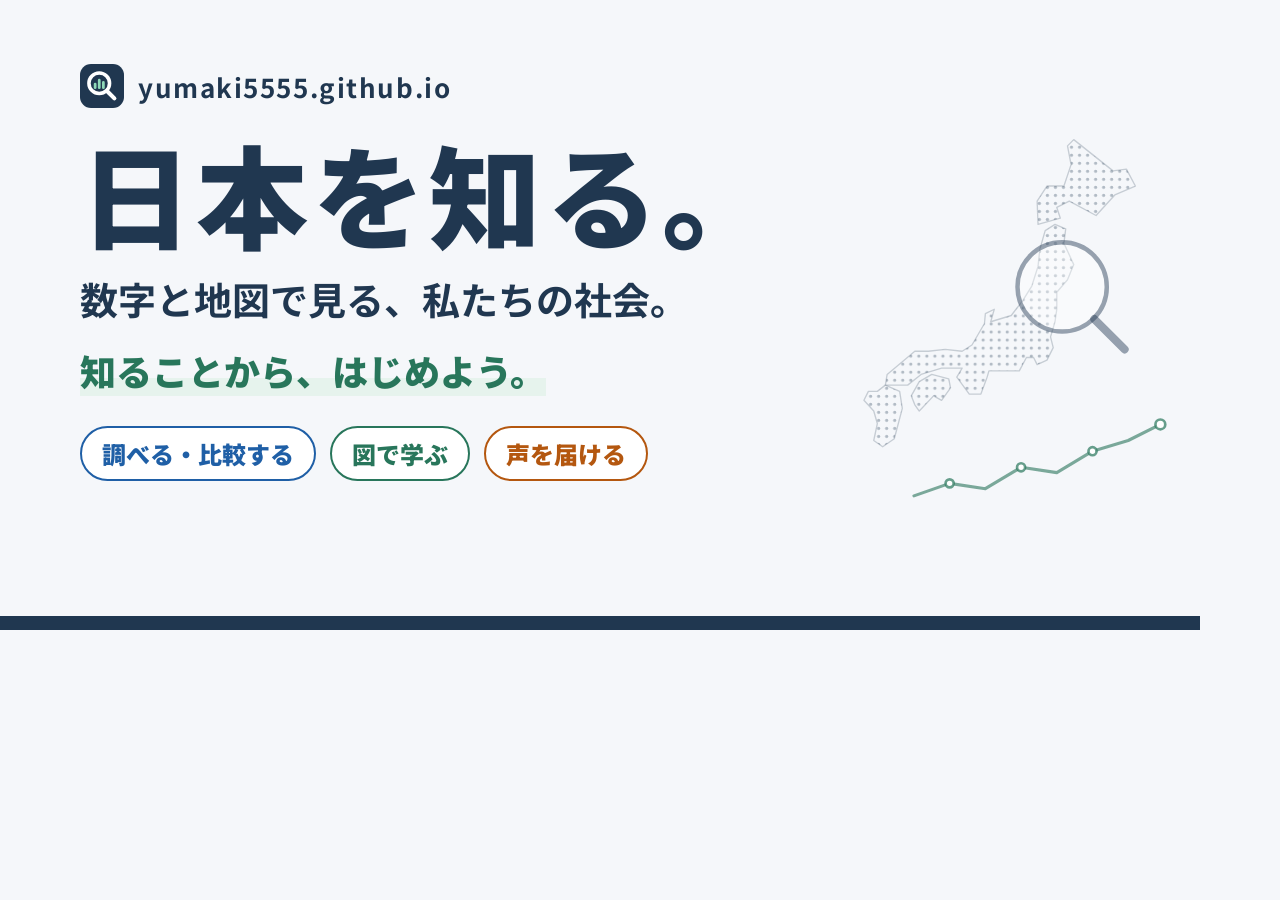
==== _ogp/ogp.html @ b2b8fc77 "総合入口サイト「日本を知る。」を公開 9つのサイトを「調べる・比較する／わかりやすく学ぶ／声を届ける・参加する」に分けた入口ページ。 掲載サイトは sites.js で一括管理。  Co-Author" ====
<!DOCTYPE html>
<html lang="ja">
<head>
<meta charset="utf-8">
<title>ogp</title>
<!-- SNS用サムネイル（ogp.png）の元。1200×630 で画面写真を撮って使う。 -->
<link rel="stylesheet" href="https://fonts.googleapis.com/css2?family=Noto+Sans+JP:wght@500;700;900&display=swap">
<style>
:root{--bg:#F5F7FA;--navy:#203750;--accent:#28765B;--line:#DDE4EA;--research:#1F5FA6;--research-tint:#EAF1FA;--learn:#28765B;--learn-tint:#E6F3ED;--participate:#B4570F;--participate-tint:#FCEFE3}
*{box-sizing:border-box}
html,body{margin:0;width:1200px;height:630px;overflow:hidden}
body{background:var(--bg);font-family:"Noto Sans JP","Yu Gothic UI","Meiryo",sans-serif;color:#263238;position:relative}
.frame{position:absolute;inset:0;border-bottom:14px solid var(--navy)}
.text{position:absolute;left:80px;top:64px;width:760px}
.brand{display:flex;align-items:center;gap:14px;color:var(--navy);font-weight:700;font-size:26px;letter-spacing:.06em}
.brand svg{width:44px;height:44px}
h1{margin:22px 0 0;color:var(--navy);font-weight:900;font-size:112px;line-height:1.12;letter-spacing:.04em;white-space:nowrap}
.sub{margin:16px 0 0;color:var(--navy);font-weight:700;font-size:38px}
.catch{display:inline-block;margin:18px 0 0;color:var(--accent);font-weight:900;font-size:36px;background:linear-gradient(transparent 66%,var(--learn-tint) 66%)}
.chips{display:flex;gap:14px;margin-top:30px}
.chip{padding:8px 20px;border-radius:999px;border:2px solid var(--c);background:#fff;color:var(--c);font-weight:900;font-size:24px}
.art{position:absolute;right:20px;top:110px;width:500px;height:411px}
.art-dot{fill:var(--navy);opacity:.32}
.art-land{fill:url(#dots);stroke:var(--navy);stroke-opacity:.22;stroke-width:1.5;stroke-linejoin:round}
.art-doc rect{fill:#fff;stroke:var(--navy);stroke-opacity:.35;stroke-width:2}
.art-doc path{fill:none;stroke:var(--navy);stroke-opacity:.25;stroke-width:6;stroke-linecap:round}
.art-doc .art-check{stroke:var(--accent);stroke-opacity:.65;stroke-width:5;stroke-linejoin:round}
.art-bars rect{fill:var(--research-tint);stroke:var(--research);stroke-opacity:.5;stroke-width:2}
.art-bars .art-axis{fill:none;stroke:var(--navy);stroke-opacity:.3;stroke-width:2;stroke-linecap:round}
.art-line polyline{fill:none;stroke:var(--accent);stroke-opacity:.6;stroke-width:3.5;stroke-linecap:round;stroke-linejoin:round}
.art-line circle{fill:#fff;stroke:var(--accent);stroke-opacity:.7;stroke-width:3}
.art-lens circle{fill:rgba(255,255,255,.35);stroke:var(--navy);stroke-opacity:.45;stroke-width:5}
.art-lens path{fill:none;stroke:var(--navy);stroke-opacity:.45;stroke-width:9;stroke-linecap:round}
</style>
</head>
<body>
<div class="frame"></div>
<svg class="art" viewBox="0 0 560 460" aria-hidden="true">
  <defs><pattern id="dots" width="9" height="9" patternUnits="userSpaceOnUse"><circle cx="4.5" cy="4.5" r="1.8" class="art-dot"/></pattern></defs>
  <g transform="translate(200 28)">
    <path class="art-land" d="M201,100 L226,93 L222,81 L236,74 L266,90 L287,67 L310,57 L300,38 L285,40 L241,5 L234,12 L238,33 L230,57 L211,57 L200,74Z"/>
    <path class="art-land" d="M220,100 L232,105 L230,121 L241,145 L234,162 L222,176 L222,195 L220,209 L215,226 L218,238 L211,252 L200,257 L196,249 L188,249 L180,264 L169,264 L146,264 L144,271 L137,290 L124,290 L110,271 L116,261 L93,261 L70,268 L55,280 L30,280 L32,268 L63,242 L78,242 L97,240 L116,242 L127,235 L141,211 L142,200 L152,195 L148,209 L171,202 L184,185 L194,169 L201,147 L203,128 L209,107Z"/>
    <path class="art-land" d="M63,302 L68,309 L84,292 L93,297 L103,283 L101,273 L82,268 L68,276 L59,292Z"/>
    <path class="art-land" d="M30,280 L46,287 L49,306 L40,340 L27,349 L17,342 L21,323 L17,309 L6,297 L11,287 L21,287Z"/>
  </g>
  <g class="art-line"><polyline points="262,432 302,418 342,424 382,400 422,406 462,382 502,370 538,352"/><circle cx="302" cy="418" r="4.5"/><circle cx="382" cy="400" r="4.5"/><circle cx="462" cy="382" r="4.5"/><circle cx="538" cy="352" r="5.5"/></g>
  <g class="art-lens"><circle cx="428" cy="198" r="50"/><path d="M464 234l34 34"/></g>
</svg>
<div class="text">
  <div class="brand"><svg viewBox="0 0 32 32"><rect width="32" height="32" rx="8" fill="#203750"/><circle cx="14" cy="14" r="7.5" fill="none" stroke="#fff" stroke-width="2.6"/><path d="M19.6 19.6 25 25" stroke="#fff" stroke-width="3" stroke-linecap="round"/><path d="M11 17.2v-2.6M14 17.2v-5.4M17 17.2v-3.8" stroke="#8FD9B8" stroke-width="2" stroke-linecap="round"/></svg>yumaki5555.github.io</div>
  <h1>日本を知る。</h1>
  <p class="sub">数字と地図で見る、私たちの社会。</p>
  <p class="catch">知ることから、はじめよう。</p>
  <div class="chips">
    <span class="chip" style="--c:var(--research)">調べる・比較する</span>
    <span class="chip" style="--c:var(--learn)">図で学ぶ</span>
    <span class="chip" style="--c:var(--participate)">声を届ける</span>
  </div>
</div>
</body>
</html>
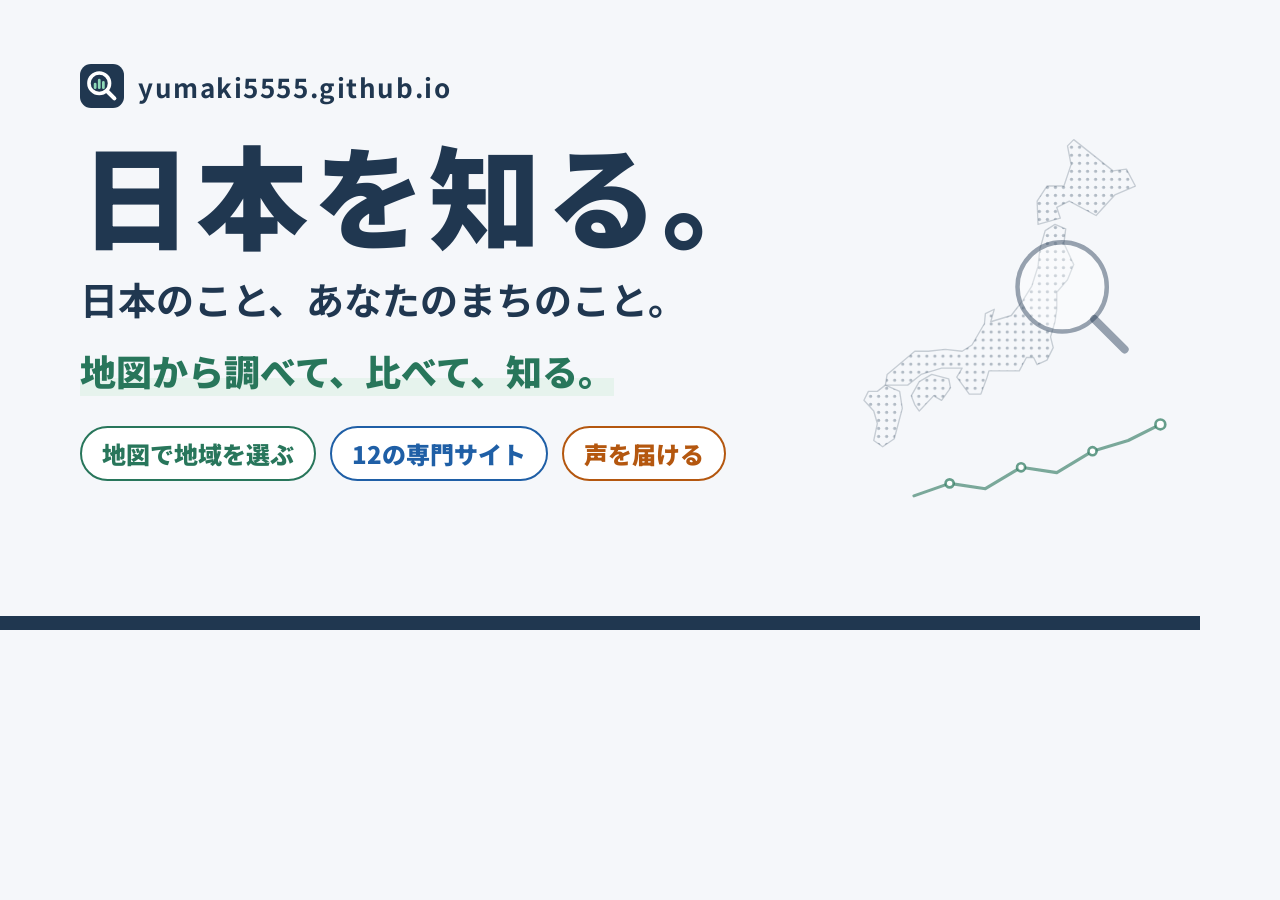
==== commit 944e6f17: "日本地図から地域を選んで、8つの専門サイトをまとめて調べられるようにする - トップに「地域から調べる」を追加（都道府県の地図・名前検索・選択欄・URLで共有・戻る／進む） - 選んだ地域で、在留外国" ====
--- a/_ogp/ogp.html
+++ b/_ogp/ogp.html
@@ -49,11 +49,11 @@
 <div class="text">
   <div class="brand"><svg viewBox="0 0 32 32"><rect width="32" height="32" rx="8" fill="#203750"/><circle cx="14" cy="14" r="7.5" fill="none" stroke="#fff" stroke-width="2.6"/><path d="M19.6 19.6 25 25" stroke="#fff" stroke-width="3" stroke-linecap="round"/><path d="M11 17.2v-2.6M14 17.2v-5.4M17 17.2v-3.8" stroke="#8FD9B8" stroke-width="2" stroke-linecap="round"/></svg>yumaki5555.github.io</div>
   <h1>日本を知る。</h1>
-  <p class="sub">数字と地図で見る、私たちの社会。</p>
-  <p class="catch">知ることから、はじめよう。</p>
+  <p class="sub">日本のこと、あなたのまちのこと。</p>
+  <p class="catch">地図から調べて、比べて、知る。</p>
   <div class="chips">
-    <span class="chip" style="--c:var(--research)">調べる・比較する</span>
-    <span class="chip" style="--c:var(--learn)">図で学ぶ</span>
+    <span class="chip" style="--c:var(--learn)">地図で地域を選ぶ</span>
+    <span class="chip" style="--c:var(--research)">12の専門サイト</span>
     <span class="chip" style="--c:var(--participate)">声を届ける</span>
   </div>
 </div>
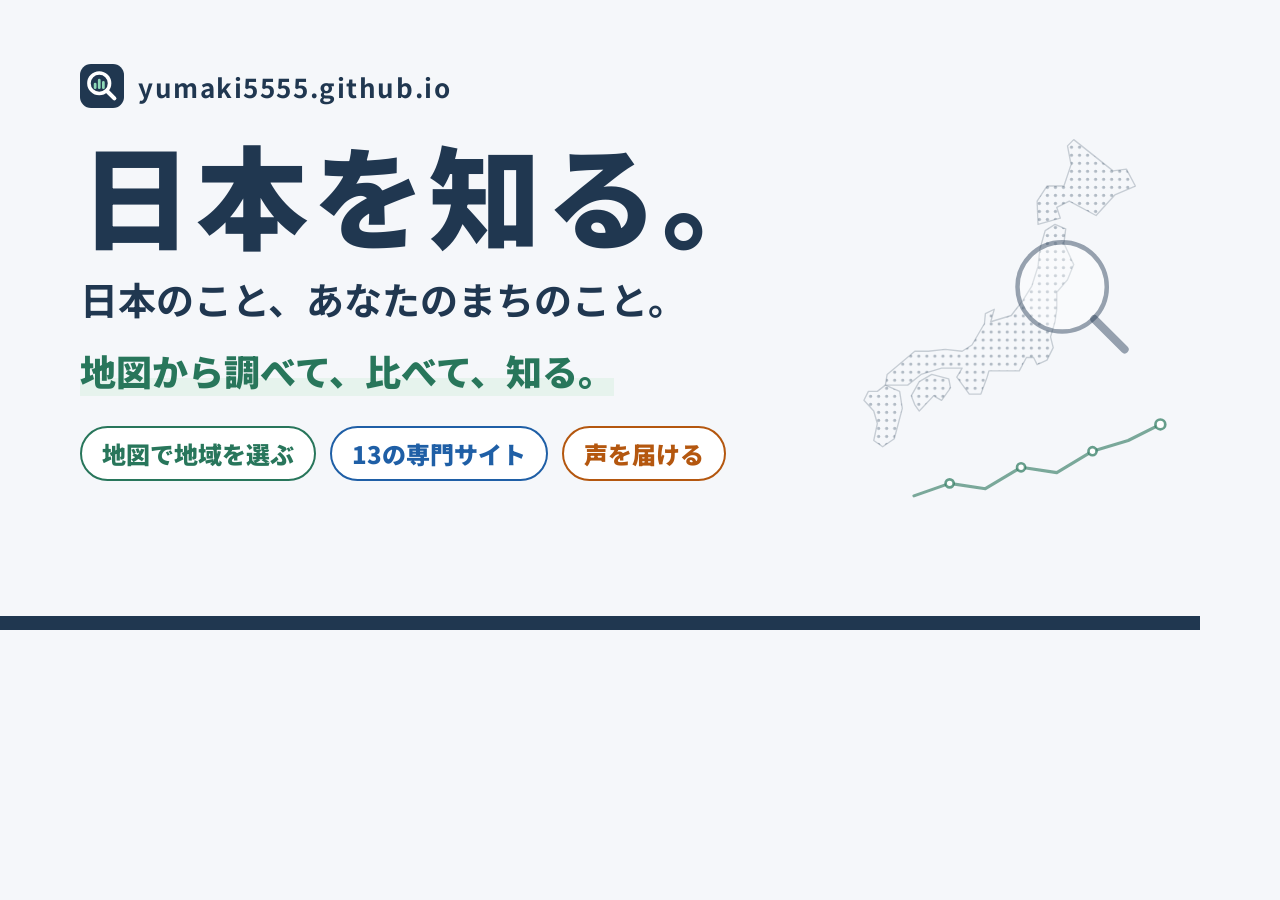
==== commit 35d64a3c: "説明文と共有用の画像の「12の専門サイト」を、実際の13に修正 - 検索結果とSNS共有に出る説明文（2か所） - SNS共有のサムネイル（_ogp/ogp.html を直して撮り直し。変わったのは数" ====
--- a/_ogp/ogp.html
+++ b/_ogp/ogp.html
@@ -53,7 +53,7 @@
   <p class="catch">地図から調べて、比べて、知る。</p>
   <div class="chips">
     <span class="chip" style="--c:var(--learn)">地図で地域を選ぶ</span>
-    <span class="chip" style="--c:var(--research)">12の専門サイト</span>
+    <span class="chip" style="--c:var(--research)">13の専門サイト</span>
     <span class="chip" style="--c:var(--participate)">声を届ける</span>
   </div>
 </div>
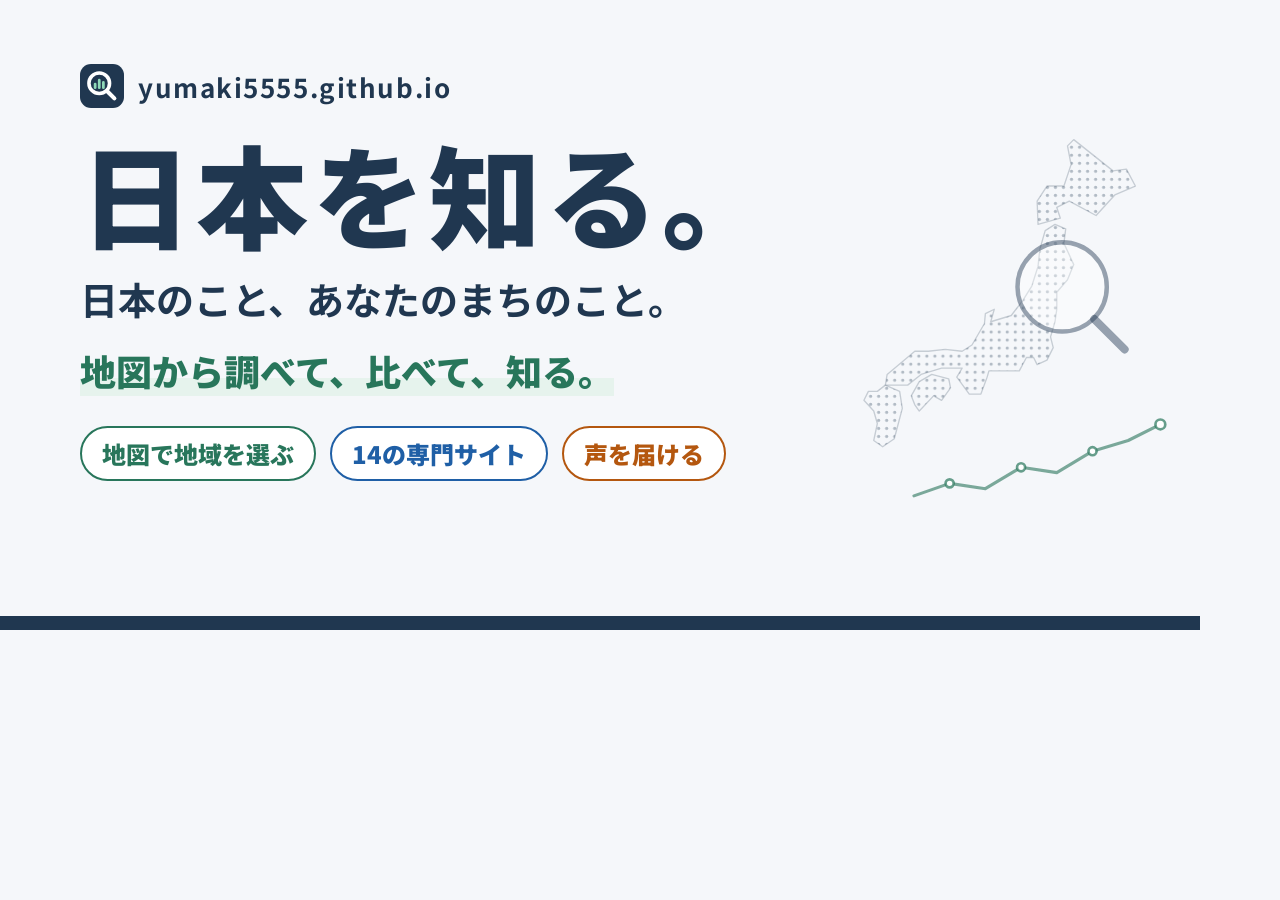
==== commit fa65427d: "日本語学校・留学生 全国マップへのリンクを追加（テーマのカード・地域のカード・共通メニュー） Co-Authored-By: Claude Opus 5.5 <noreply@anthropic.co" ====
--- a/_ogp/ogp.html
+++ b/_ogp/ogp.html
@@ -53,7 +53,7 @@
   <p class="catch">地図から調べて、比べて、知る。</p>
   <div class="chips">
     <span class="chip" style="--c:var(--learn)">地図で地域を選ぶ</span>
-    <span class="chip" style="--c:var(--research)">13の専門サイト</span>
+    <span class="chip" style="--c:var(--research)">14の専門サイト</span>
     <span class="chip" style="--c:var(--participate)">声を届ける</span>
   </div>
 </div>
